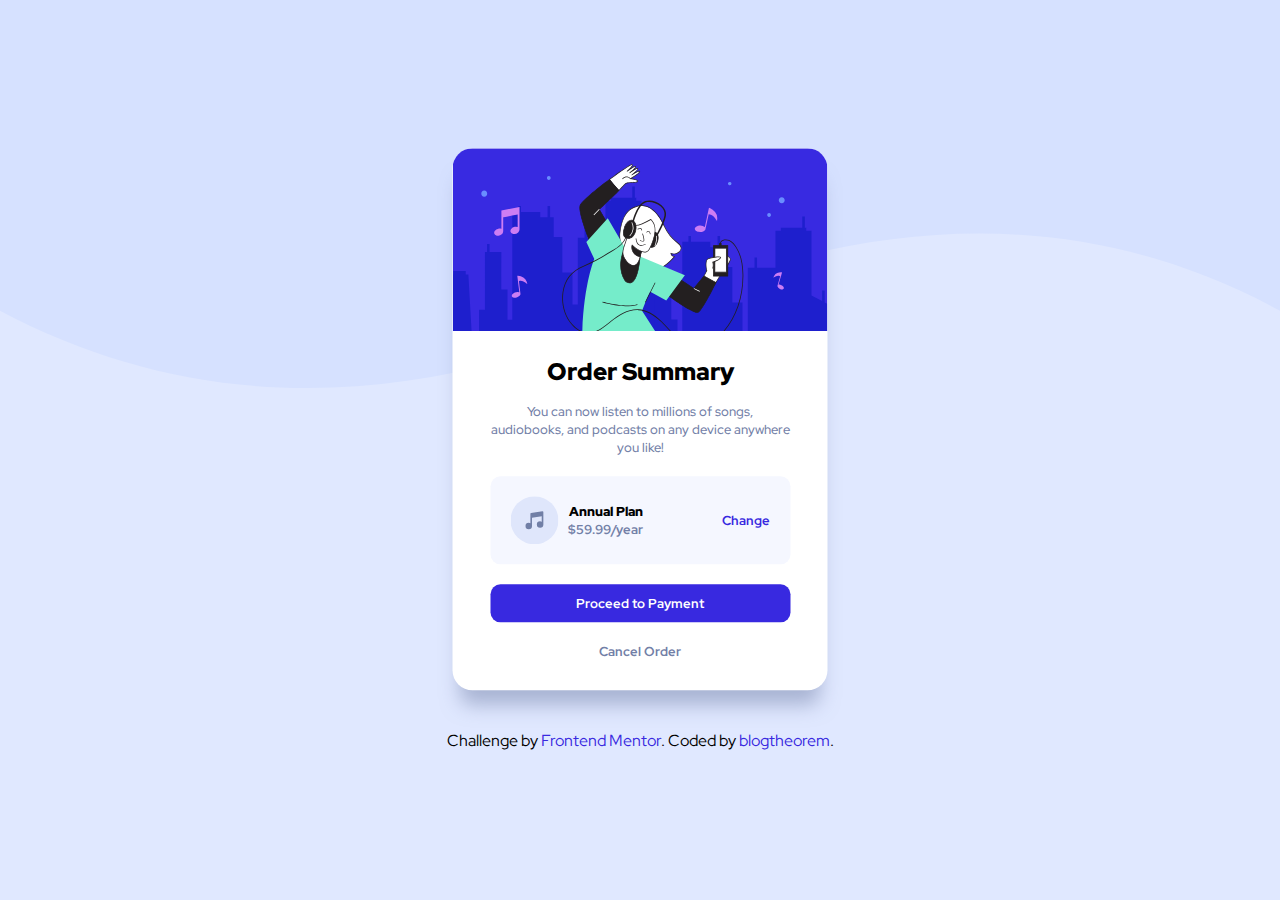
==== order-summary/index.html @ 2f452ad0 "add:order-summary" ====
<!DOCTYPE html>
<html lang="en">

<head>
  <meta charset="UTF-8">
  <meta name="viewport" content="width=device-width, initial-scale=1.0">
  <link rel="stylesheet" href="./css/style.css">
  <link rel="icon" type="image/png" sizes="32x32" href="./images/favicon-32x32.png">
  <link rel="preconnect" href="https://fonts.googleapis.com">
  <link rel="preconnect" href="https://fonts.gstatic.com" crossorigin>
  <link href="https://fonts.googleapis.com/css2?family=Red+Hat+Display:wght@500;700;900&display=swap" rel="stylesheet">
  <title>Frontend Mentor | Order summary card</title>
</head>

<body>
  <div class="wrapper">
    <div class="container">
      <img src="./images/illustration-hero.svg" alt="">
      <div class="container_description">
        <h2 class="title">Order Summary</h2>
        <div class="paragraph">
          <h5> You can now listen to millions of songs, audiobooks, and podcasts on any
            device anywhere you like!</h5>
        </div>
        <div class="payment">
          <div class="payment_left">
            <img src="./images/icon-music.svg" alt="">
            <div class="payment_left-annual">
              <h5>Annual Plan</h5>
              <h5> $59.99/year</h5>
            </div>
          </div>
          <div class="payment_right">
            <a href="#">
              <h5>Change</h5>
            </a>
          </div>
        </div>
        <div class="button">
          <h5>Proceed to Payment</h5>
        </div>
        <div class="cancel">
          <h5>Cancel Order</h5>
        </div>
      </div>
    </div>

    <!-- FOOTER -->
    <div class="attribution">
      Challenge by <a href="https://www.frontendmentor.io/challenges/order-summary-component-QlPmajDUj"
        target="_blank">Frontend Mentor</a>.
      Coded by <a href="https:blogtheorem.com">blogtheorem</a>.
    </div>
  </div>
</body>

</html>
---- order-summary/css/style.css ----
* {
  margin: 0;
  padding: 0;
  -webkit-box-sizing: border-box;
  box-sizing: border-box;
}

a {
  text-decoration: none;
}

:root {
  --bg-1: #e0e8ff;
  --bg-2: hsl(225, 100%, 98%);

  --card-1: #3829e0;
  --card-2: #7280a7;
  --card-3: hsl(223, 47%, 23%);

  font-size: 16px;
}

body {
  background-color: var(--bg-1);
  font-family: "Red Hat Display", sans-serif;
  background-image: url("../images/pattern-background-desktop.svg");
  background-repeat: no-repeat;
  background-position: top;
  background-size: cover;
}

.wrapper {
  position: absolute;
  top: 50%;
  left: 50%;
  transform: translate(-50%, -50%);
}

/* CONTAINER */

.container {
  width: 375px;
  margin: 0 auto;

  background-color: white;
  border-radius: 20px;

  -webkit-box-shadow: 0px 22px 19px -8px rgba(114, 128, 167, 0.5);
  -moz-box-shadow: 0px 22px 19px -8px rgba(114, 128, 167, 0.5);
  box-shadow: 0px 22px 19px -8px rgba(114, 128, 167, 0.5);
}

.container img {
  max-width: 100%;
  max-height: 100%;
  border-top-right-radius: 20px;
  border-top-left-radius: 20px;
}

/* CONTAINER DESCRIPTION */
.title {
  font-weight: 900;
  margin-top: 20px;
}

.paragraph {
  margin-top: 15px;
  color: var(--card-2);
}

.paragraph h5 {
  font-weight: 500;
}

.container_description {
  text-align: center;
  width: 80%;
  margin: 20px auto;
}

/* PAYMENT */
.payment,
.payment_left {
  display: flex;
  align-items: center;
  justify-content: space-between;
}

.payment {
  background-color: var(--bg-2);
  margin: 20px 0;
  padding: 20px;
  border-radius: 10px;
}

.payment_left-annual {
  margin-left: 10px;
}

.payment_left-annual h5:first-child {
  font-weight: 900;
}

.payment_left-annual h5:last-child {
  color: var(--card-2);
}

.payment_right a {
  color: var(--card-1);
}

.payment_right a:hover {
  color: var(--card-2);
}

/* BUTTON */
.button {
  padding: 10px;
  background-color: var(--card-1);
  color: white;
  border-radius: 10px;
  margin-bottom: 20px;
}

.button:hover {
  padding: 10px;
  background-color: var(--card-2);
  color: white;
  border-radius: 10px;
  margin-bottom: 20px;
  cursor: pointer;
}

.cancel {
  padding-bottom: 30px;
  color: var(--card-2);
}

.cancel:hover {
  color: var(--card-3);
  cursor: pointer;
}

.attribution {
  font-size: 16px;
  text-align: center;
  margin-top: 40px;
  color: black;
}

.attribution a {
  color: var(--card-1);
}

@media only screen and (max-width: 550px) {
  body {
    background-image: url("../images/pattern-background-mobile.svg");
    margin: 10px;
    background-repeat: no-repeat;
    background-position: top;
    background-size: cover;
  }

  .container {
    width: 350px;
    margin: 0 auto;
  }
}
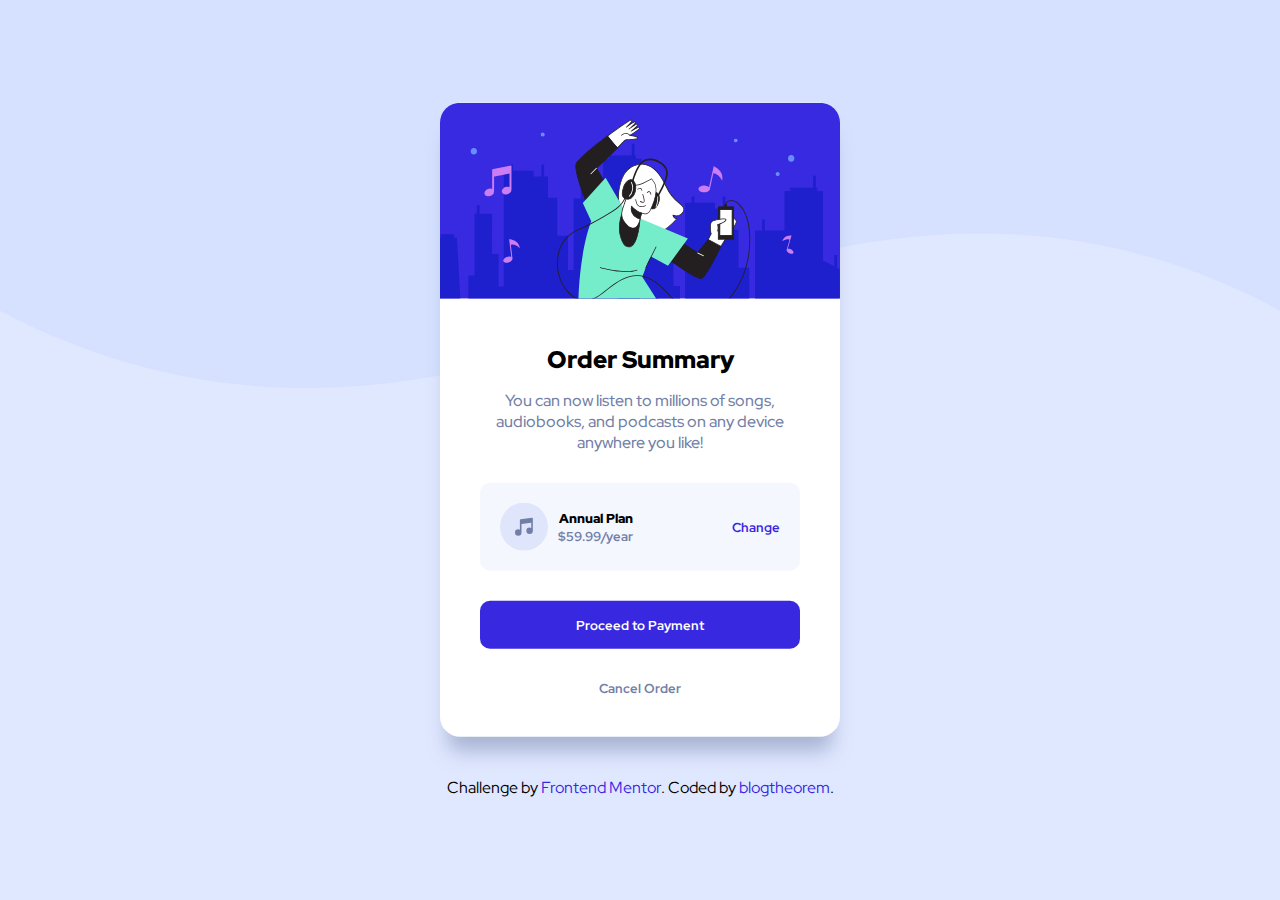
==== commit 93f532d1: "update:readme" ====
--- a/order-summary/index.html
+++ b/order-summary/index.html
@@ -19,8 +19,8 @@
       <div class="container_description">
         <h2 class="title">Order Summary</h2>
         <div class="paragraph">
-          <h5> You can now listen to millions of songs, audiobooks, and podcasts on any
-            device anywhere you like!</h5>
+          <h4> You can now listen to millions of songs, audiobooks, and podcasts on any
+            device anywhere you like!</h4>
         </div>
         <div class="payment">
           <div class="payment_left">
--- a/order-summary/css/style.css
+++ b/order-summary/css/style.css
@@ -39,7 +39,7 @@
 /* CONTAINER */
 
 .container {
-  width: 375px;
+  width: 400px;
   margin: 0 auto;
 
   background-color: white;
@@ -60,7 +60,7 @@
 /* CONTAINER DESCRIPTION */
 .title {
   font-weight: 900;
-  margin-top: 20px;
+  margin-top: 40px;
 }
 
 .paragraph {
@@ -68,7 +68,7 @@
   color: var(--card-2);
 }
 
-.paragraph h5 {
+.paragraph h4 {
   font-weight: 500;
 }
 
@@ -88,7 +88,7 @@
 
 .payment {
   background-color: var(--bg-2);
-  margin: 20px 0;
+  margin: 30px 0;
   padding: 20px;
   border-radius: 10px;
 }
@@ -115,24 +115,20 @@
 
 /* BUTTON */
 .button {
-  padding: 10px;
+  padding: 15px;
   background-color: var(--card-1);
   color: white;
   border-radius: 10px;
-  margin-bottom: 20px;
+  margin-bottom: 30px;
 }
 
 .button:hover {
-  padding: 10px;
   background-color: var(--card-2);
-  color: white;
-  border-radius: 10px;
-  margin-bottom: 20px;
   cursor: pointer;
 }
 
 .cancel {
-  padding-bottom: 30px;
+  padding-bottom: 40px;
   color: var(--card-2);
 }
 
